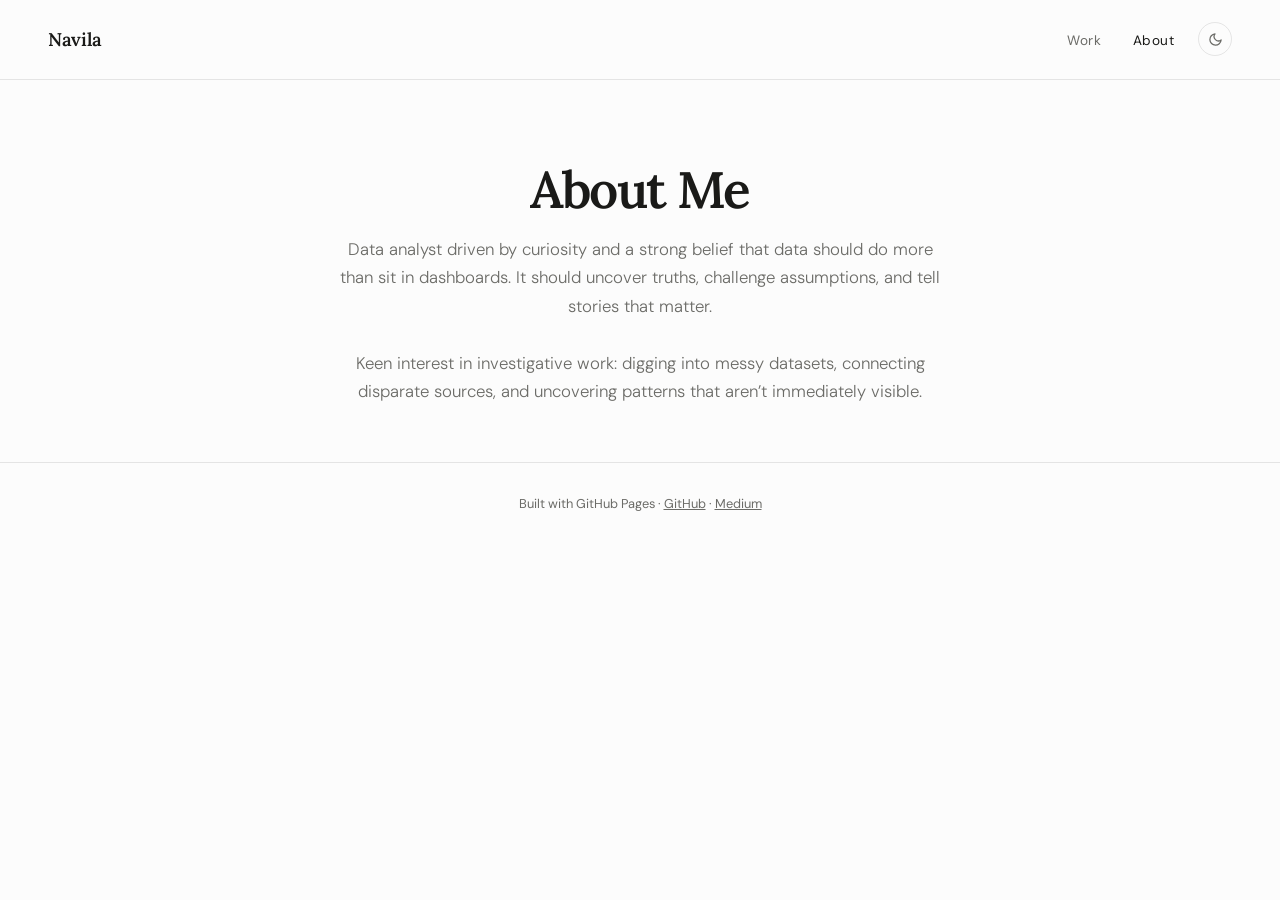
==== about.html @ 3b9d4157 "Initial commit" ====
<!DOCTYPE html>
<html lang="en">

<head>
  <meta charset="UTF-8" />
  <meta name="viewport" content="width=device-width, initial-scale=1.0" />
  <title>About — Navila</title>
  <link rel="preconnect" href="https://fonts.googleapis.com" />
  <link rel="preconnect" href="https://fonts.gstatic.com" crossorigin />
  <link
    href="https://fonts.googleapis.com/css2?family=Lora:ital,wght@0,400;0,600;1,400&family=DM+Sans:wght@300;400;500&display=swap"
    rel="stylesheet" />
  <link rel="stylesheet" href="style.css" />
</head>

<body>


  <nav>
    <a href="#" class="nav-logo">Navila</a>
    <div class="nav-right">
      <ul class="nav-links">
        <li><a href="index.html">Work</a></li>
        <li><a href="#" class="active">About</a></li>
      </ul>
      <button class="theme-toggle" id="theme-toggle" aria-label="Toggle theme">
        <svg id="icon-sun" viewBox="0 0 24 24" fill="none" stroke="currentColor" stroke-width="2" stroke-linecap="round"
          stroke-linejoin="round" style="display:none">
          <circle cx="12" cy="12" r="5" />
          <line x1="12" y1="1" x2="12" y2="3" />
          <line x1="12" y1="21" x2="12" y2="23" />
          <line x1="4.22" y1="4.22" x2="5.64" y2="5.64" />
          <line x1="18.36" y1="18.36" x2="19.78" y2="19.78" />
          <line x1="1" y1="12" x2="3" y2="12" />
          <line x1="21" y1="12" x2="23" y2="12" />
          <line x1="4.22" y1="19.78" x2="5.64" y2="18.36" />
          <line x1="18.36" y1="5.64" x2="19.78" y2="4.22" />
        </svg>
        <svg id="icon-moon" viewBox="0 0 24 24" fill="none" stroke="currentColor" stroke-width="2"
          stroke-linecap="round" stroke-linejoin="round">
          <path d="M21 12.79A9 9 0 1111.21 3 7 7 0 0021 12.79z" />
        </svg>
      </button>
    </div>
  </nav>

  <header class="hero">
    <h1>About Me</h1>
    <p>Data analyst driven by curiosity and a strong belief that data should do more than sit in dashboards. It should
      uncover truths, challenge assumptions, and tell stories that matter.<br><br>
      Keen interest in investigative work: digging into messy datasets, connecting disparate sources, and uncovering
      patterns that aren’t immediately visible.
    </p>
  </header>

  <footer>
    <p>Built with GitHub Pages &middot; <a href="https://github.com/yourusername" target="_blank"
        rel="noopener">GitHub</a> &middot; <a href="https://medium.com/@yourusername" target="_blank"
        rel="noopener">Medium</a></p>
  </footer>

  <script src="script.js"></script>

</body>

</html>
---- style.css ----
*,
*::before,
*::after {
    box-sizing: border-box;
    margin: 0;
    padding: 0;
}

:root {
    --bg: #fcfcfc;
    --surface: #ffffff;
    --text: #1a1a18;
    --muted: #6b6b67;
    --border: rgba(26, 26, 24, 0.1);
    --border-hover: rgba(26, 26, 24, 0.22);
    --accent-medium: #c17d3a;
    --accent-github: #2d6a4f;
    --accent-tableau: #2563a8;
    --tag-bg: rgba(26, 26, 24, 0.05);
}

body {
    font-family: 'DM Sans', sans-serif;
    background: var(--bg);
    color: var(--text);
    min-height: 100vh;
}

/* ── NAV ── */
nav {
    display: flex;
    align-items: center;
    justify-content: space-between;
    /* logo left, nav-right pushed to right */
    padding: 1.4rem 3rem;
    border-bottom: 0.5px solid var(--border);
    background: var(--bg);
    position: sticky;
    top: 0;
    z-index: 100;
}

.nav-right {
    display: flex;
    align-items: center;
    gap: 1.5rem;
}

.nav-logo {
    font-family: 'Lora', serif;
    font-size: 1.15rem;
    font-weight: 600;
    letter-spacing: -0.02em;
    text-decoration: none;
    color: var(--text);
}

.nav-links {
    display: flex;
    align-items: center;
    gap: 2rem;
    list-style: none;
}

.nav-links a {
    font-size: 0.85rem;
    font-weight: 400;
    color: var(--muted);
    text-decoration: none;
    letter-spacing: 0.03em;
    transition: color 0.2s;
}

.nav-links a:hover,
.nav-links a.active {
    color: var(--text);
}

.pin-badge {
    position: absolute;
    top: 0.85rem;
    right: 0.85rem;
    width: 26px;
    height: 26px;
    border-radius: 50%;
    background: var(--text);
    color: var(--bg);
    display: flex;
    align-items: center;
    justify-content: center;
    transition: opacity 0.2s;
}

.pin-badge svg {
    width: 13px;
    height: 13px;
}

.card:hover .pin-badge {
    opacity: 0;
}

/* arrow takes over on hover */

/* ── HERO ── */
.hero {
    text-align: center;
    padding: 5rem 2rem 3.5rem;
    max-width: 680px;
    margin: 0 auto;
}

.hero h1 {
    font-family: 'Lora', serif;
    font-size: clamp(2.2rem, 5vw, 3.2rem);
    font-weight: 600;
    letter-spacing: -0.03em;
    line-height: 1.15;
    margin-bottom: 1rem;
}

.hero p {
    font-size: 1.05rem;
    color: var(--muted);
    line-height: 1.7;
    font-weight: 300;
}

/* ── FILTER BAR ── */
.filter-bar {
    display: flex;
    align-items: center;
    justify-content: center;
    gap: 0.5rem;
    padding: 1.5rem 2rem 2.5rem;
    flex-wrap: wrap;
}

.filter-btn {
    font-family: 'DM Sans', sans-serif;
    font-size: 0.8rem;
    font-weight: 500;
    padding: 0.45rem 1.1rem;
    border-radius: 999px;
    border: 0.5px solid var(--border);
    background: transparent;
    color: var(--muted);
    cursor: pointer;
    transition: all 0.18s;
    letter-spacing: 0.02em;
}

.filter-btn:hover {
    border-color: var(--border-hover);
    color: var(--text);
}

.filter-btn.active {
    background: var(--text);
    color: var(--bg);
    border-color: var(--text);
}

.filter-btn.active[data-filter="medium"] {
    background: var(--accent-medium);
    border-color: var(--accent-medium);
}

.filter-btn.active[data-filter="github"] {
    background: var(--accent-github);
    border-color: var(--accent-github);
}

.filter-btn.active[data-filter="tableau"] {
    background: var(--accent-tableau);
    border-color: var(--accent-tableau);
}

/* ── GRID ── */
.grid-wrapper {
    max-width: 1200px;
    margin: 0 auto;
    padding: 0 2rem 5rem;
}

.posts-grid {
    display: grid;
    grid-template-columns: repeat(auto-fill, minmax(320px, 1fr));
    gap: 1.5rem;
}

/* ── CARD ── */
.card {
    background: var(--surface);
    border: 0.5px solid var(--border);
    border-radius: 14px;
    overflow: hidden;
    display: flex;
    flex-direction: column;
    text-decoration: none;
    color: inherit;
    transition: border-color 0.2s, transform 0.2s;
    position: relative;
}

.card:hover {
    border-color: var(--border-hover);
    transform: translateY(-2px);
}

.card-thumb {
    width: 100%;
    aspect-ratio: 16/9;
    object-fit: cover;
    object-position: top;
    display: block;
    background: var(--bg);
}

.card-thumb-placeholder {
    width: 100%;
    aspect-ratio: 16/9;
    display: flex;
    align-items: center;
    justify-content: center;
    background: var(--bg);
}

.card-thumb-placeholder svg {
    opacity: 0.18;
    width: 48px;
    height: 48px;
}

.card-body {
    padding: 1.2rem 1.4rem 1.4rem;
    flex: 1;
    display: flex;
    flex-direction: column;
    gap: 0.7rem;
}

.card-meta {
    display: flex;
    align-items: center;
    gap: 0.6rem;
}

.source-pill {
    display: inline-flex;
    align-items: center;
    gap: 0.35rem;
    font-size: 0.7rem;
    font-weight: 500;
    letter-spacing: 0.06em;
    text-transform: uppercase;
    padding: 0.28rem 0.65rem;
    border-radius: 999px;
}

.source-pill.medium {
    background: #fff1e5;
    color: #8a4a10;
}

.source-pill.github {
    background: #e6f4ef;
    color: #145232;
}

.source-pill.tableau {
    background: #e8f0fb;
    color: #113f7a;
}

.source-pill svg {
    width: 11px;
    height: 11px;
    flex-shrink: 0;
}

.card-date {
    font-size: 0.75rem;
    color: var(--muted);
}

.card-title {
    font-family: 'Lora', serif;
    font-size: 1.05rem;
    font-weight: 600;
    line-height: 1.35;
    letter-spacing: -0.01em;
}

.card-desc {
    font-size: 0.875rem;
    color: var(--muted);
    line-height: 1.65;
    font-weight: 300;
    flex: 1;
}

.card-tags {
    display: flex;
    flex-wrap: wrap;
    gap: 0.4rem;
    margin-top: 0.2rem;
}

.tag {
    font-size: 0.7rem;
    padding: 0.22rem 0.6rem;
    background: var(--tag-bg);
    border-radius: 999px;
    color: var(--muted);
}

.card-arrow {
    position: absolute;
    top: 1rem;
    right: 1rem;
    width: 28px;
    height: 28px;
    border-radius: 50%;
    border: 0.5px solid var(--border);
    background: var(--surface);
    display: flex;
    align-items: center;
    justify-content: center;
    opacity: 0;
    transform: translateY(4px);
    transition: opacity 0.2s, transform 0.2s;
}

.card:hover .card-arrow {
    opacity: 1;
    transform: translateY(0);
}

.card-arrow svg {
    width: 13px;
    height: 13px;
}

/* ── LOADING STATE ── */
.loading-state {
    text-align: center;
    padding: 4rem 2rem;
    color: var(--muted);
    font-size: 0.9rem;
}

.skeleton {
    background: linear-gradient(90deg, var(--bg) 25%, rgba(26, 26, 24, 0.06) 50%, var(--bg) 75%);
    background-size: 200% 100%;
    animation: shimmer 1.4s infinite;
    border-radius: 6px;
}

@keyframes shimmer {
    0% {
        background-position: 200% 0;
    }

    100% {
        background-position: -200% 0;
    }
}

/* ── EMPTY STATE ── */
.empty-state {
    grid-column: 1 / -1;
    text-align: center;
    padding: 4rem;
    color: var(--muted);
}

/* ── FOOTER ── */
footer {
    border-top: 0.5px solid var(--border);
    text-align: center;
    padding: 2rem;
    font-size: 0.8rem;
    color: var(--muted);
}

footer a {
    color: var(--muted);
    text-decoration: underline;
}

/* ── RESPONSIVE ── */
@media (max-width: 640px) {
    nav {
        padding: 1.1rem 1.25rem;
    }

    .hero {
        padding: 3rem 1.25rem 2.5rem;
    }

    .grid-wrapper {
        padding: 0 1.25rem 4rem;
    }

    .posts-grid {
        grid-template-columns: 1fr;
    }
}


/* dark mode variables */
body.dark {
    --bg: #111110;
    --surface: #1c1c1a;
    --text: #f0ede8;
    --muted: #8a8a85;
    --border: rgba(240, 237, 232, 0.1);
    --border-hover: rgba(240, 237, 232, 0.22);
    --tag-bg: rgba(240, 237, 232, 0.07);
}

.theme-toggle {
    background: transparent;
    border: 0.5px solid var(--border);
    border-radius: 50%;
    width: 34px;
    height: 34px;
    display: flex;
    align-items: center;
    justify-content: center;
    cursor: pointer;
    color: var(--muted);
    transition: border-color 0.2s, color 0.2s;
    flex-shrink: 0;
}

.theme-toggle:hover {
    border-color: var(--border-hover);
    color: var(--text);
}

.theme-toggle svg {
    width: 15px;
    height: 15px;
}

body.dark .source-pill.medium {
    background: #3d2008;
    color: #f5b97a;
}

body.dark .source-pill.github {
    background: #0d2e1e;
    color: #6fcf97;
}

body.dark .source-pill.tableau {
    background: #0d1f3e;
    color: #7eb3f5;
}
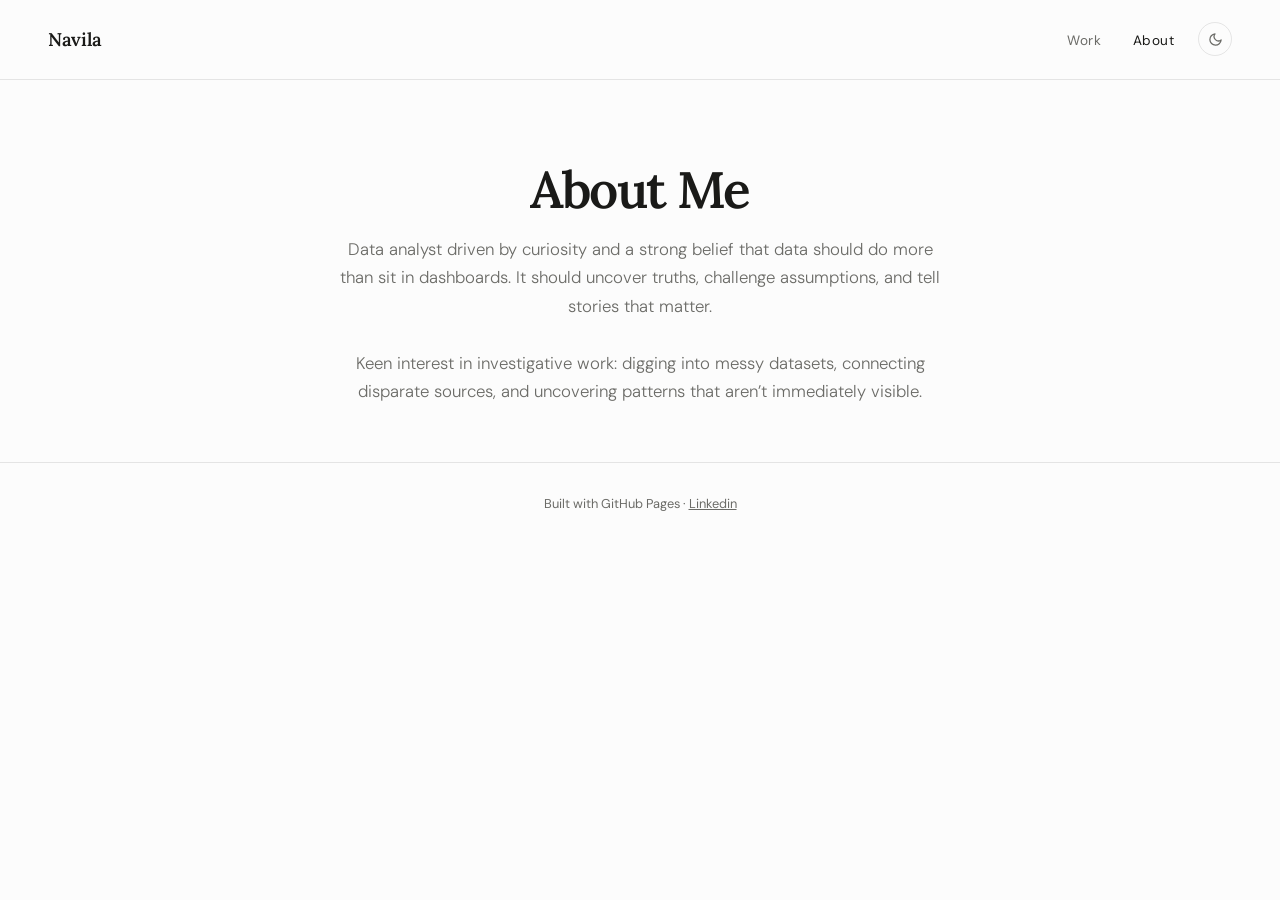
==== commit f9d5033a: "Change footer" ====
--- a/about.html
+++ b/about.html
@@ -54,9 +54,8 @@
   </header>
 
   <footer>
-    <p>Built with GitHub Pages &middot; <a href="https://github.com/yourusername" target="_blank"
-        rel="noopener">GitHub</a> &middot; <a href="https://medium.com/@yourusername" target="_blank"
-        rel="noopener">Medium</a></p>
+    <p>Built with GitHub Pages
+      &middot; <a href="https://www.linkedin.com/in/navilasm/" target="_blank" rel="noopener">Linkedin</a></p>
   </footer>
 
   <script src="script.js"></script>
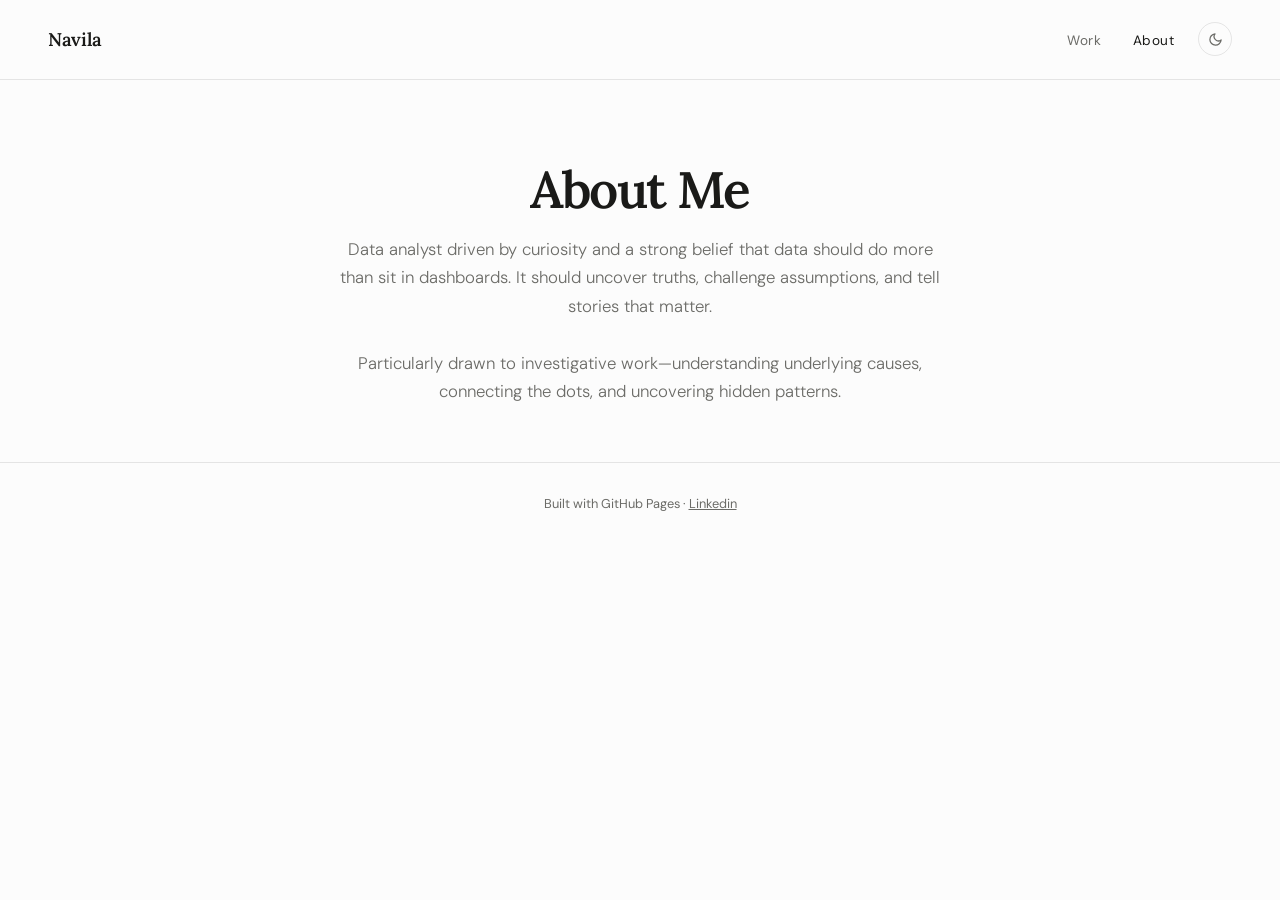
==== commit b22c6e49: "Update about.html" ====
--- a/about.html
+++ b/about.html
@@ -48,8 +48,7 @@
     <h1>About Me</h1>
     <p>Data analyst driven by curiosity and a strong belief that data should do more than sit in dashboards. It should
       uncover truths, challenge assumptions, and tell stories that matter.<br><br>
-      Keen interest in investigative work: digging into messy datasets, connecting disparate sources, and uncovering
-      patterns that aren’t immediately visible.
+      Particularly drawn to investigative work—understanding underlying causes, connecting the dots, and uncovering hidden patterns.
     </p>
   </header>
 
@@ -62,4 +61,4 @@
 
 </body>
 
-</html>+</html>
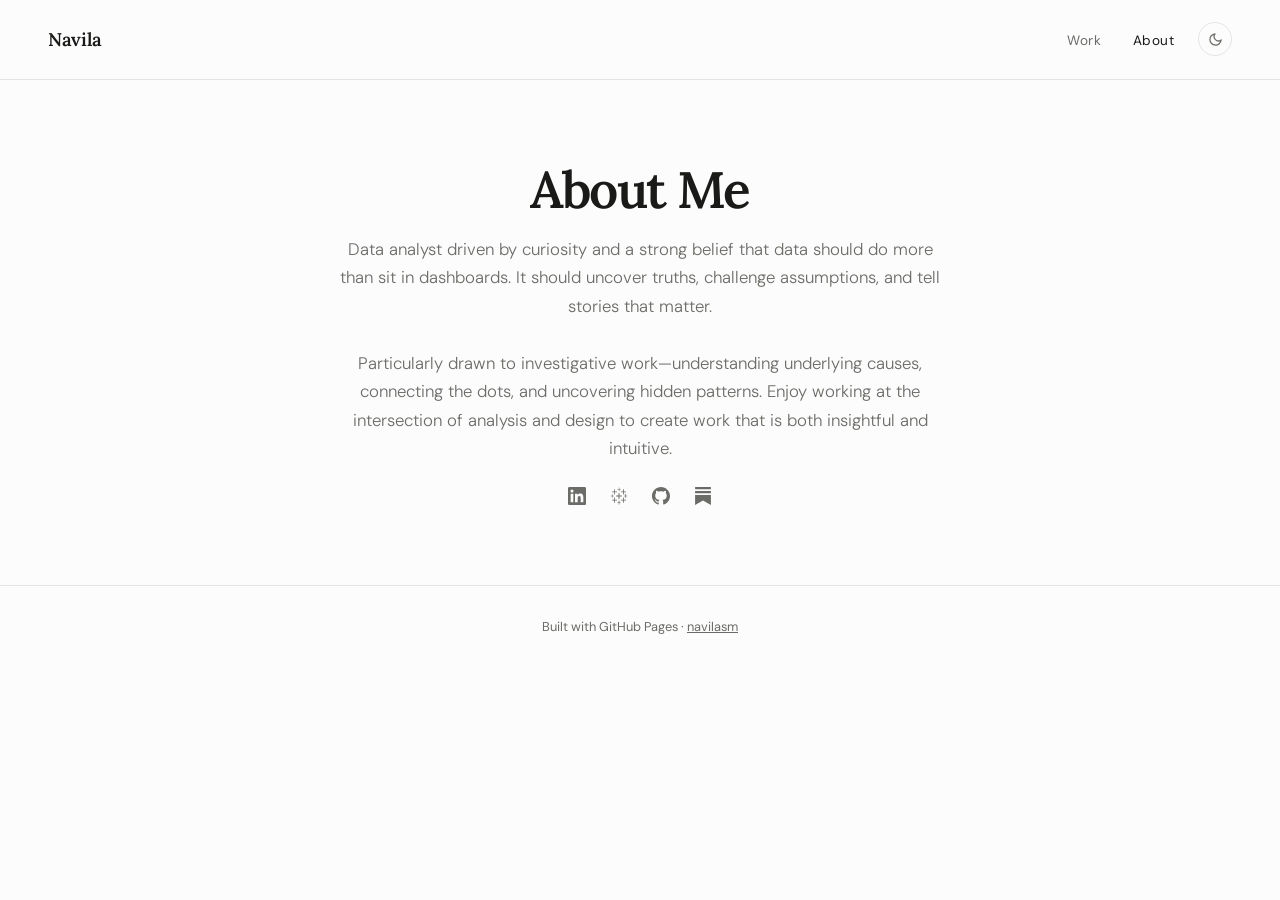
==== commit 1aae30a0: "update footer" ====
--- a/about.html
+++ b/about.html
@@ -48,17 +48,47 @@
     <h1>About Me</h1>
     <p>Data analyst driven by curiosity and a strong belief that data should do more than sit in dashboards. It should
       uncover truths, challenge assumptions, and tell stories that matter.<br><br>
-      Particularly drawn to investigative work—understanding underlying causes, connecting the dots, and uncovering hidden patterns.
+      Particularly drawn to investigative work—understanding underlying causes, connecting the dots, and uncovering
+      hidden patterns. Enjoy working at the intersection of analysis and design to create work that is both insightful
+      and intuitive.
     </p>
+
+    <div class="footer-icons">
+      <a href="https://linkedin.com/in/navilasm" target="_blank" rel="noopener" aria-label="LinkedIn">
+        <svg viewBox="0 0 24 24" fill="currentColor">
+          <path
+            d="M20.447 20.452h-3.554v-5.569c0-1.328-.027-3.037-1.852-3.037-1.853 0-2.136 1.445-2.136 2.939v5.667H9.351V9h3.414v1.561h.046c.477-.9 1.637-1.85 3.37-1.85 3.601 0 4.267 2.37 4.267 5.455v6.286zM5.337 7.433a2.062 2.062 0 01-2.063-2.065 2.064 2.064 0 112.063 2.065zm1.782 13.019H3.555V9h3.564v11.452zM22.225 0H1.771C.792 0 0 .774 0 1.729v20.542C0 23.227.792 24 1.771 24h20.451C23.2 24 24 23.227 24 22.271V1.729C24 .774 23.2 0 22.222 0h.003z" />
+        </svg>
+      </a>
+      <a href="https://public.tableau.com/app/profile/navilasm" target="_blank" rel="noopener"
+        aria-label="Tableau Public">
+        <svg viewBox="0 0 512 512" fill="currentColor">
+          <path
+            d="M242.69,340.3h26.62V267.7h67V241.88h-67v-72.6H242.69v72.6H176.54V267.7h66.15ZM119.26,445.18h22.59V380.64h59.7V360.47h-59.7V295.13H119.26v65.34H59.56v20.17h59.7ZM370.15,212h22.59V147.5h60.5V128.13h-60.5V62.79H370.15v65.34h-59.7V147.5h59.7ZM246.72,496h19.36V450h41.15V433.08H266.08v-46H246.72v46H206.39V450h40.33ZM120.07,212h21V146.69h60.51V128.13H141V62.79h-21v65.34H59.56v18.56h60.51ZM435.72,308.84h19.36V263.66H496V245.92H455.08V200.74H435.72v45.18H395.39v17.74h40.33ZM370.15,445.18h22.59V380.64h60.5V360.47h-60.5V295.13H370.15v65.34h-59.7v20.17h59.7ZM307,74.08V60.37H266.66V16H252.14V60.37H211.81V74.08h40.33v44.37h14.52V74.08ZM56.11,305.61H70.63V261.24H111V247.53H70.63V204H56.11v43.56H16v14.52L56.11,262Z" />
+        </svg>
+      </a>
+      <a href="https://github.com/navilasm" target="_blank" rel="noopener" aria-label="GitHub">
+        <svg viewBox="0 0 24 24" fill="currentColor">
+          <path
+            d="M12 0C5.37 0 0 5.37 0 12c0 5.3 3.438 9.8 8.205 11.385.6.113.82-.258.82-.577 0-.285-.01-1.04-.015-2.04-3.338.724-4.042-1.61-4.042-1.61-.546-1.387-1.333-1.756-1.333-1.756-1.09-.745.083-.73.083-.73 1.205.085 1.84 1.237 1.84 1.237 1.07 1.835 2.809 1.305 3.495.998.108-.776.417-1.305.76-1.605-2.665-.3-5.466-1.332-5.466-5.93 0-1.31.465-2.38 1.235-3.22-.135-.303-.54-1.523.105-3.176 0 0 1.005-.322 3.3 1.23.96-.267 1.98-.399 3-.405 1.02.006 2.04.138 3 .405 2.28-1.552 3.285-1.23 3.285-1.23.645 1.653.24 2.873.12 3.176.765.84 1.23 1.91 1.23 3.22 0 4.61-2.805 5.625-5.475 5.92.42.36.81 1.096.81 2.22 0 1.606-.015 2.896-.015 3.286 0 .315.21.69.825.57C20.565 21.795 24 17.295 24 12c0-6.63-5.37-12-12-12" />
+        </svg>
+      </a>
+      <a href="https://navilasm.substack.com" target="_blank" rel="noopener" aria-label="Substack">
+        <svg viewBox="0 0 24 24" fill="currentColor">
+          <path
+            d="M22.539 8.242H1.46V5.406h21.08v2.836zM1.46 10.812V24L12 18.11 22.54 24V10.812H1.46zM22.54 0H1.46v2.836h21.08V0z" />
+        </svg>
+      </a>
+    </div>
   </header>
 
   <footer>
     <p>Built with GitHub Pages
-      &middot; <a href="https://www.linkedin.com/in/navilasm/" target="_blank" rel="noopener">Linkedin</a></p>
+      &middot; <a href="https://github.com/navilasm" target="_blank" rel="noopener">navilasm</a></p>
   </footer>
 
   <script src="script.js"></script>
 
 </body>
 
-</html>
+</html>
--- a/style.css
+++ b/style.css
@@ -389,6 +389,30 @@
     text-decoration: underline;
 }
 
+.footer-icons {
+    display: flex;
+    align-items: center;
+    justify-content: center;
+    gap: 1.5rem;
+    padding: 1.5rem 2rem;
+}
+
+.footer-icons a {
+    color: var(--muted);
+    display: flex;
+    transition: color 0.2s, transform 0.2s;
+}
+
+.footer-icons a:hover {
+    color: var(--text);
+    transform: translateY(-2px);
+}
+
+.footer-icons svg {
+    width: 18px;
+    height: 18px;
+}
+
 /* ── RESPONSIVE ── */
 @media (max-width: 640px) {
     nav {
